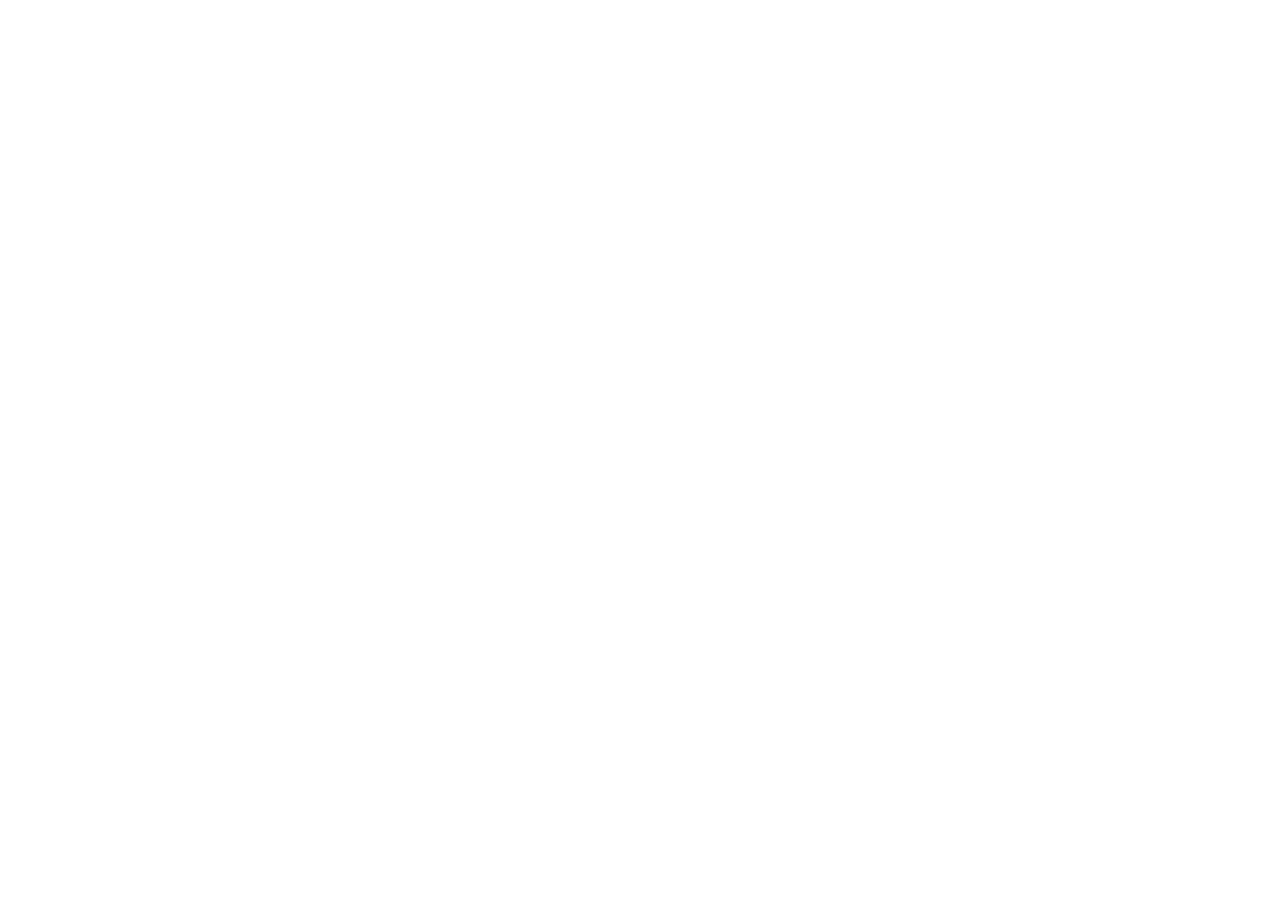
==== Tela Entrar/index.html @ cb9d2ced "inicio" ====
<!DOCTYPE html>
<html lang="pt-br">
<head>
    <meta charset="UTF-8">
    <meta name="viewport" content="width=device-width, initial-scale=1.0">
    <title>Entrar</title>
</head>
<body>
    
</body>
</html>
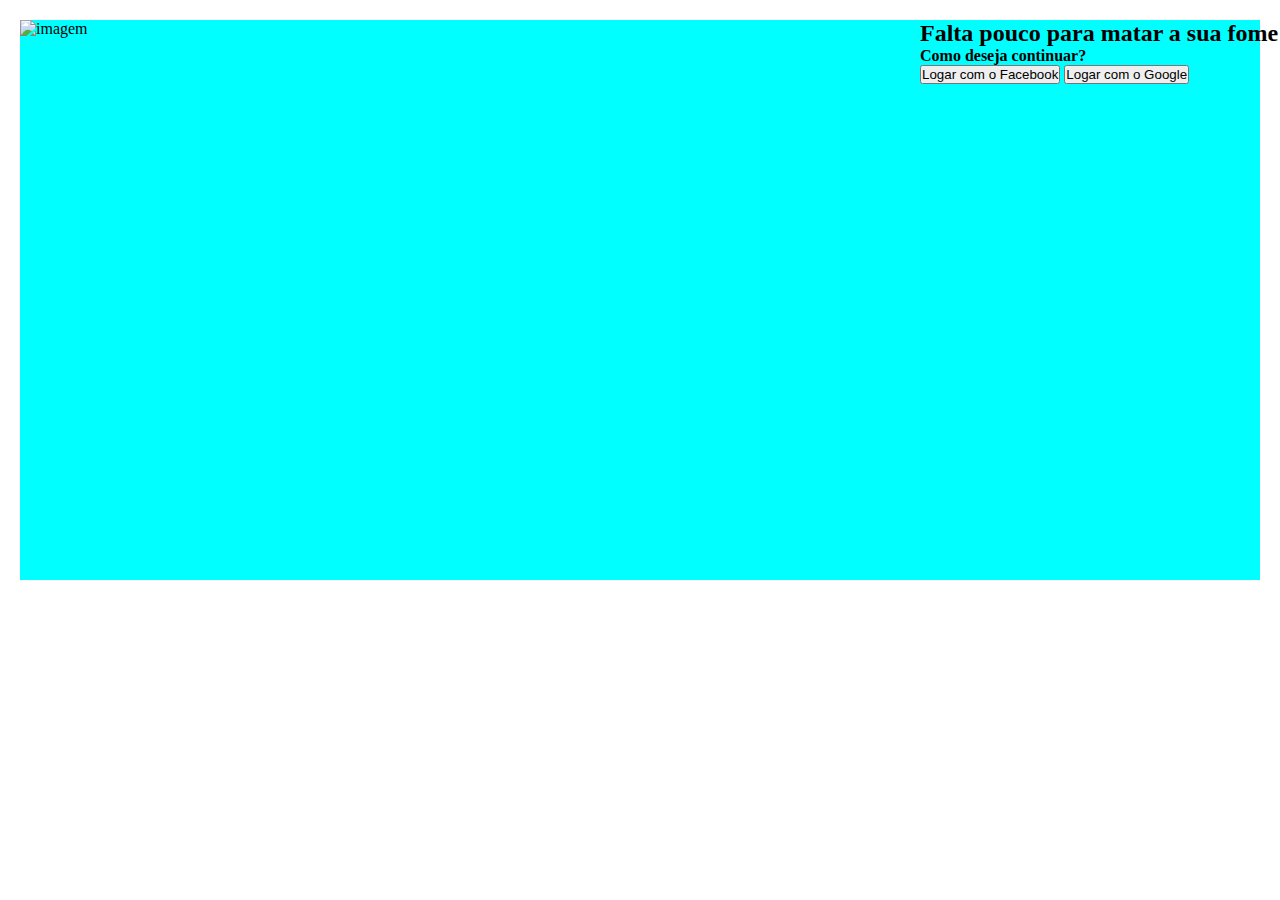
==== commit beb4daf1: "2 tentativa" ====
--- a/Tela Entrar/index.html
+++ b/Tela Entrar/index.html
@@ -3,9 +3,25 @@
 <head>
     <meta charset="UTF-8">
     <meta name="viewport" content="width=device-width, initial-scale=1.0">
-    <title>Entrar</title>
+    <title>Login ifoof</title>
+    <link rel="stylesheet" href="style.css">
+
 </head>
+
 <body>
-    
+    <div class="container">
+        <div class="imagem1">
+             <img src="imagem1.JPG" alt="imagem">
+        </div>
+
+            <div class="login">
+                <h2>Falta pouco para matar a sua fome</h2>
+                <h4>Como deseja continuar?</h4>
+                <button class="button facebook">Logar com o Facebook</button>
+                <button class="button google">Logar com o Google</button>
+            </div>
+    </div>        
+
 </body>
-</html>+</html>
+
--- a/Tela Entrar/style.css
+++ b/Tela Entrar/style.css
@@ -0,0 +1,14 @@
+* {
+    margin: 0;
+    padding: 0;
+    box-sizing: border-box;
+}
+    
+.container{
+display: grid;
+grid-template-columns: 900px 900px;
+margin: 20px;
+background-color: aqua;
+height: 560px;
+}
+
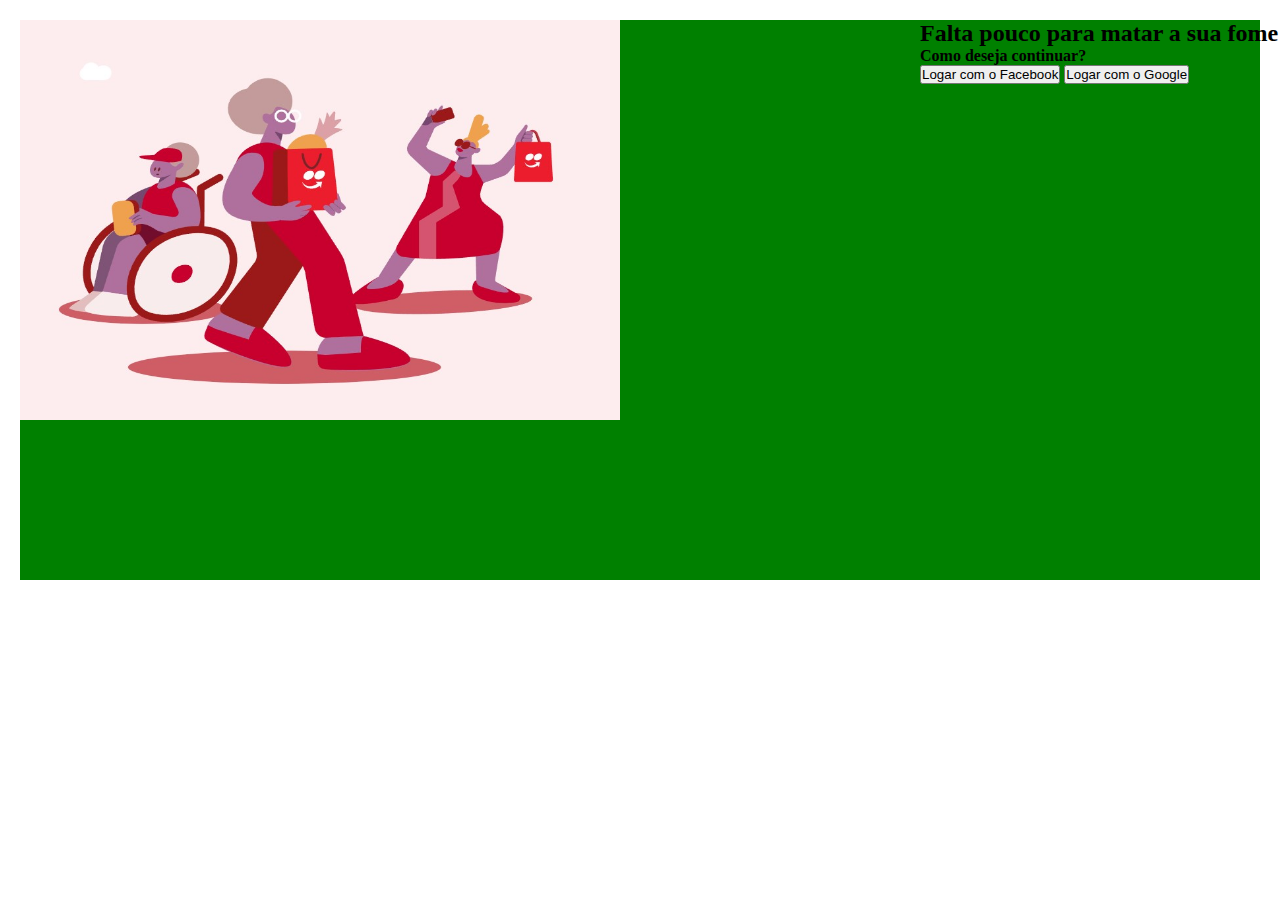
==== commit ec8eb07e: "continua a luta" ====
--- a/Tela Entrar/index.html
+++ b/Tela Entrar/index.html
@@ -5,13 +5,14 @@
     <meta name="viewport" content="width=device-width, initial-scale=1.0">
     <title>Login ifoof</title>
     <link rel="stylesheet" href="style.css">
+    
 
 </head>
 
 <body>
     <div class="container">
         <div class="imagem1">
-             <img src="imagem1.JPG" alt="imagem">
+             <img src="imagens/imagem1.jpg" width="600" height="400" alt="imagem">
         </div>
 
             <div class="login">
--- a/Tela Entrar/style.css
+++ b/Tela Entrar/style.css
@@ -8,7 +8,7 @@
 display: grid;
 grid-template-columns: 900px 900px;
 margin: 20px;
-background-color: aqua;
+background-color: green;    
 height: 560px;
 }
 
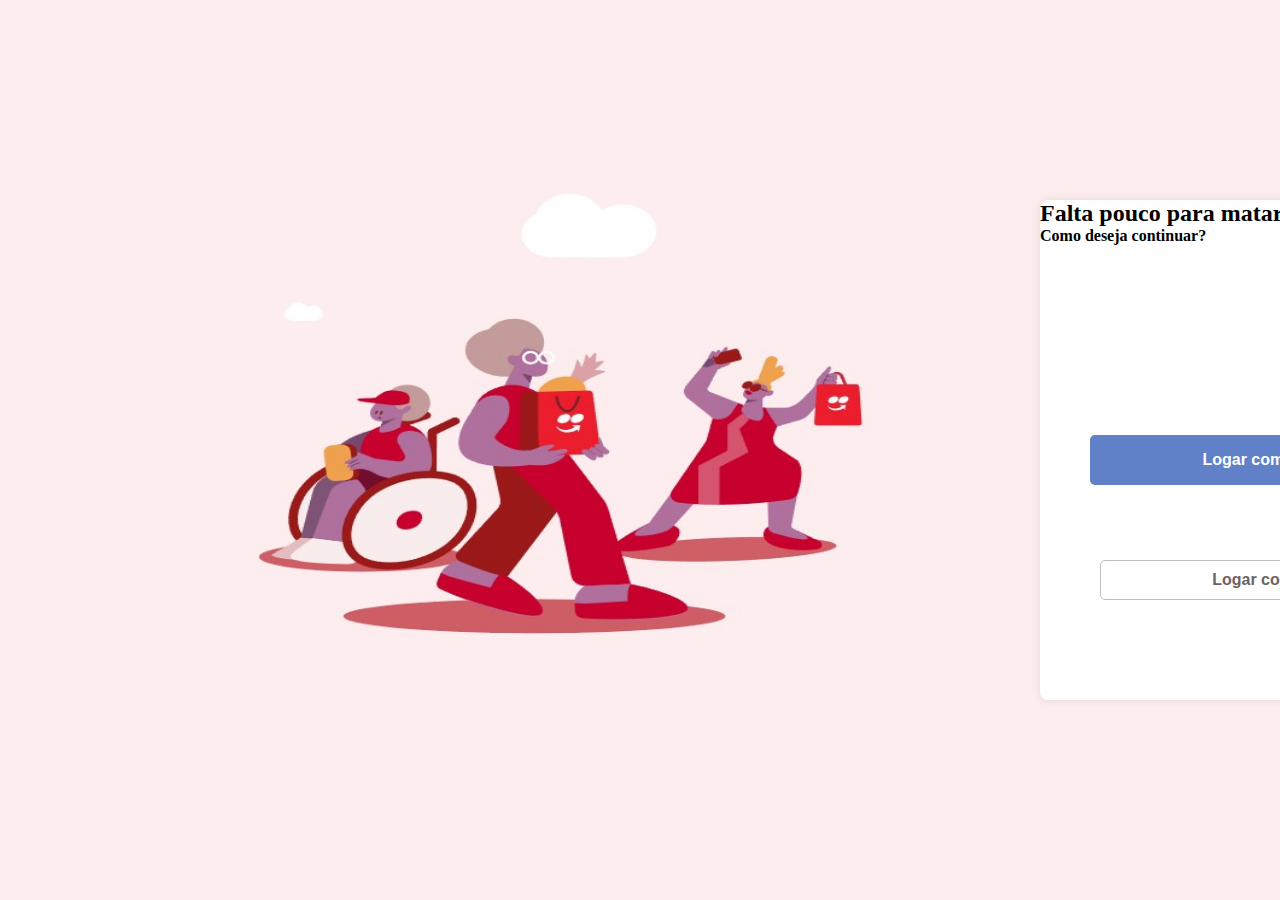
==== commit 78eeaaeb: "continua a saga" ====
--- a/Tela Entrar/index.html
+++ b/Tela Entrar/index.html
@@ -12,17 +12,15 @@
 <body>
     <div class="container">
         <div class="imagem1">
-             <img src="imagens/imagem1.jpg" width="600" height="400" alt="imagem">
+            <img src="imagens/imagem1.jpg" width="800" height="500" alt="imagem">
         </div>
-
             <div class="login">
                 <h2>Falta pouco para matar a sua fome</h2>
                 <h4>Como deseja continuar?</h4>
-                <button class="button facebook">Logar com o Facebook</button>
-                <button class="button google">Logar com o Google</button>
+            <button class="facebook">Logar com o Facebook</button>
+            <button class="google">Logar com o Google</button>
             </div>
-    </div>        
-
+    </div>
 </body>
 </html>
 
--- a/Tela Entrar/style.css
+++ b/Tela Entrar/style.css
@@ -3,12 +3,68 @@
     padding: 0;
     box-sizing: border-box;
 }
-    
-.container{
-display: grid;
-grid-template-columns: 900px 900px;
-margin: 20px;
-background-color: green;    
-height: 560px;
+body{
+    background-color: #FDEDEE;
 }
 
+       
+    
+
+.container{
+    position: relative;
+ 
+}
+.imagem1{
+    position:absolute;
+    margin-left: 200px;
+    margin-top: 150px;
+}
+.login {
+    width: 500px;
+    height: 500px;
+    position: absolute;
+    margin-top: 200px;
+    background-color: #fff;
+    border-radius: 8px;
+    box-shadow: 0 0 10px rgba(0, 0, 0, 0.1);
+    margin-left: 65em;
+}
+
+
+.facebook {
+    position:absolute;
+    background-color: #6081C7;
+    margin-left: 50px; 
+    margin-top: 190px;   
+    width: 400px;
+    height: 50px;
+    font-family: sans-serif;
+    font-size: 16px;
+    font-weight: bold;
+    color: #fff;    
+    border: #6081C7 ;
+    border-radius: 5px;
+    border-width: 0.5px;
+    cursor: pointer;
+}
+
+.google {
+    position:absolute;
+    background-color:white;
+    margin-left: auto;
+    margin-right: auto;
+    left: 0;
+    right: 0;
+    bottom: 100px;   
+    width: 380px;
+    height: 40px;
+    font-family: sans-serif;
+    font-size: 16px;
+    font-weight: bold;
+    color: rgb(107, 99, 99);    
+    border: 1px solid #BDBDBD;
+    border-radius: 5px;
+    
+    cursor: pointer;
+    
+}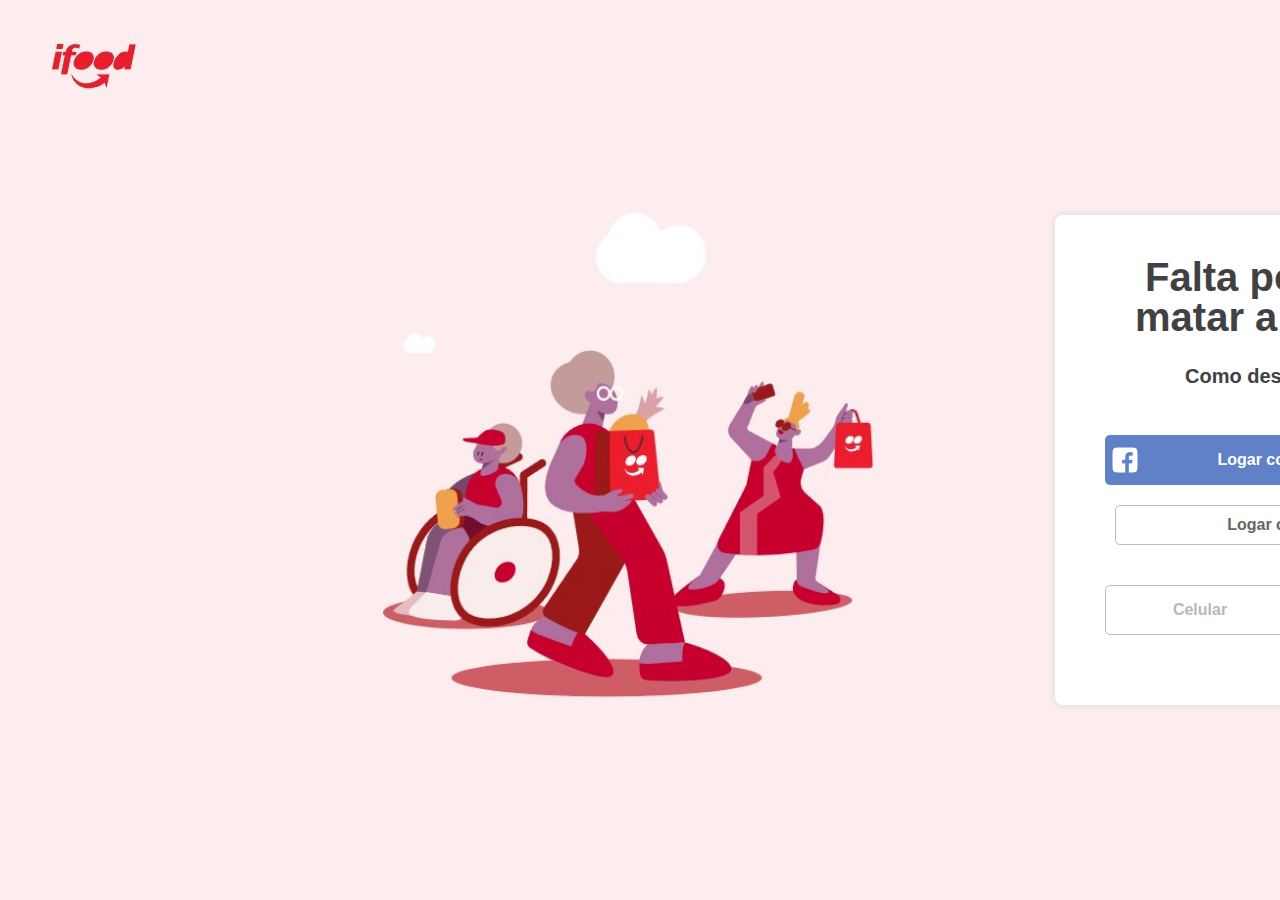
==== commit dc750dd2: "24 03 2024 20:33" ====
--- a/Tela Entrar/index.html
+++ b/Tela Entrar/index.html
@@ -10,15 +10,22 @@
 </head>
 
 <body>
+    
     <div class="container">
+        <div class= "logo">
+            <img src="imagens/logo.jpg" alt="logo">
+        </div>
         <div class="imagem1">
-            <img src="imagens/imagem1.jpg" width="800" height="500" alt="imagem">
+            <img src="imagens/imagem1.jpg" width="650" height="550" alt="imagem">
         </div>
             <div class="login">
-                <h2>Falta pouco para matar a sua fome</h2>
+                <h1>Falta pouco para</h1>
+                <h2>matar a sua fome !</h2>
                 <h4>Como deseja continuar?</h4>
             <button class="facebook">Logar com o Facebook</button>
             <button class="google">Logar com o Google</button>
+            <button class="celular">Celular</button>
+            <button class="email">E-mail</button>
             </div>
     </div>
 </body>
--- a/Tela Entrar/style.css
+++ b/Tela Entrar/style.css
@@ -12,16 +12,19 @@
 
 .container{
     position: relative;
+    padding: 15px;
  
 }
+
+
 .imagem1{
     position:absolute;
-    margin-left: 200px;
+    margin-left: 320px;
     margin-top: 150px;
 }
 .login {
     width: 500px;
-    height: 500px;
+    height: 490px;
     position: absolute;
     margin-top: 200px;
     background-color: #fff;
@@ -30,12 +33,40 @@
     margin-left: 65em;
 }
 
+h1{
+    position: absolute;
+    margin-top: 40px;
+    font-family:Arial, Helvetica, sans-serif;
+    font-size: 40px;
+    margin-left: 90px;
+    color: #414143;
+  
+
+}
+
+h2{
+    position: absolute;
+    margin-top: 80px;
+    font-family:Arial, Helvetica, sans-serif;
+    font-size: 40px;
+    margin-left: 80px;
+    color: #414143;
+}
+h4{
+    position: absolute;
+    margin-top: 150px;
+    font-family:Arial, Helvetica, sans-serif;
+    font-size: 20px;
+    margin-left: 130px;
+    color: #414143;
+}
+
 
 .facebook {
     position:absolute;
     background-color: #6081C7;
     margin-left: 50px; 
-    margin-top: 190px;   
+    margin-top: 220px;   
     width: 400px;
     height: 50px;
     font-family: sans-serif;
@@ -46,6 +77,10 @@
     border-radius: 5px;
     border-width: 0.5px;
     cursor: pointer;
+    background-image: url('imagens/iface.png');
+    background-repeat: no-repeat;
+    background-position: left;
+
 }
 
 .google {
@@ -55,7 +90,7 @@
     margin-right: auto;
     left: 0;
     right: 0;
-    bottom: 100px;   
+    bottom: 160px;   
     width: 380px;
     height: 40px;
     font-family: sans-serif;
@@ -63,8 +98,53 @@
     font-weight: bold;
     color: rgb(107, 99, 99);    
     border: 1px solid #BDBDBD;
+    border-radius: 5px;    
+    cursor: pointer;
+    background-image: url('imagens/igoogle.png');
+    background-repeat: no-repeat;
+    background-position: center right 10px;
+    
+    
+}
+
+.celular {
+    position:absolute;
+    background-color:white;
+    margin-left: 50px;
+    bottom: 70px;   
+    width: 190px;
+    height: 50px;
+    font-family: sans-serif;
+    font-size: 16px;
+    font-weight: bold;
+    color: rgb(189, 183, 183);    
+    border: 1px solid #BDBDBD;
     border-radius: 5px;
-    
     cursor: pointer;
-    
-}+}
+
+.email {
+  
+    position:absolute;
+    background-color:white;
+    margin-left: 260px;
+    bottom: 70px;   
+    width: 190px;
+    height: 50px;
+    font-family: sans-serif;
+    font-size: 16px;
+    font-weight: bold;
+    color: rgb(189, 183, 183);    
+    border: 1px solid #BDBDBD;
+    border-radius: 5px;
+    cursor: pointer;
+}
+
+.logo{
+    position: absolute;
+    padding: 20px;
+}
+
+h1{
+    position: absolute;
+}
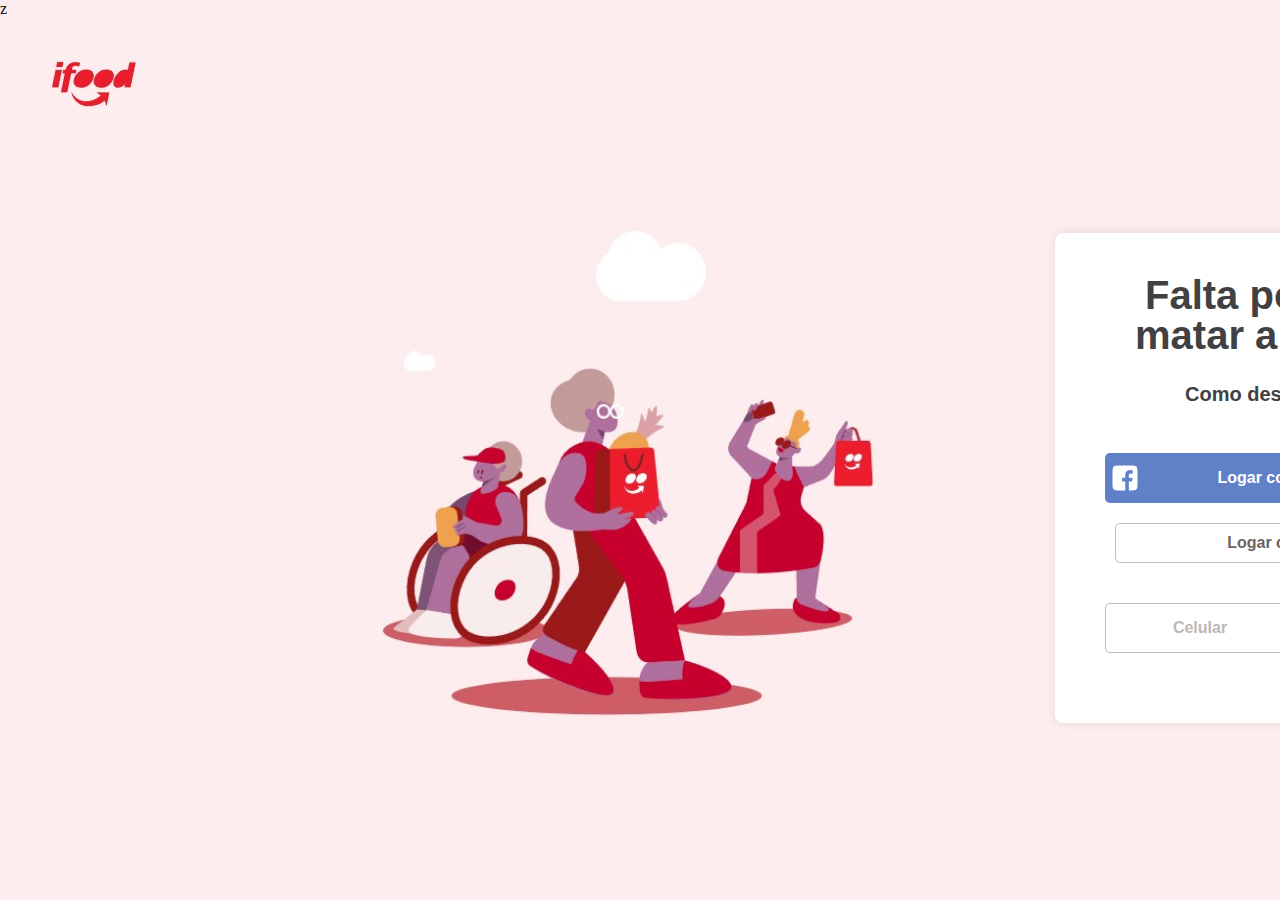
==== commit 829ffe76: "1949" ====
--- a/Tela Entrar/index.html
+++ b/Tela Entrar/index.html
@@ -10,7 +10,7 @@
 </head>
 
 <body>
-    
+    z  
     <div class="container">
         <div class= "logo">
             <img src="imagens/logo.jpg" alt="logo">
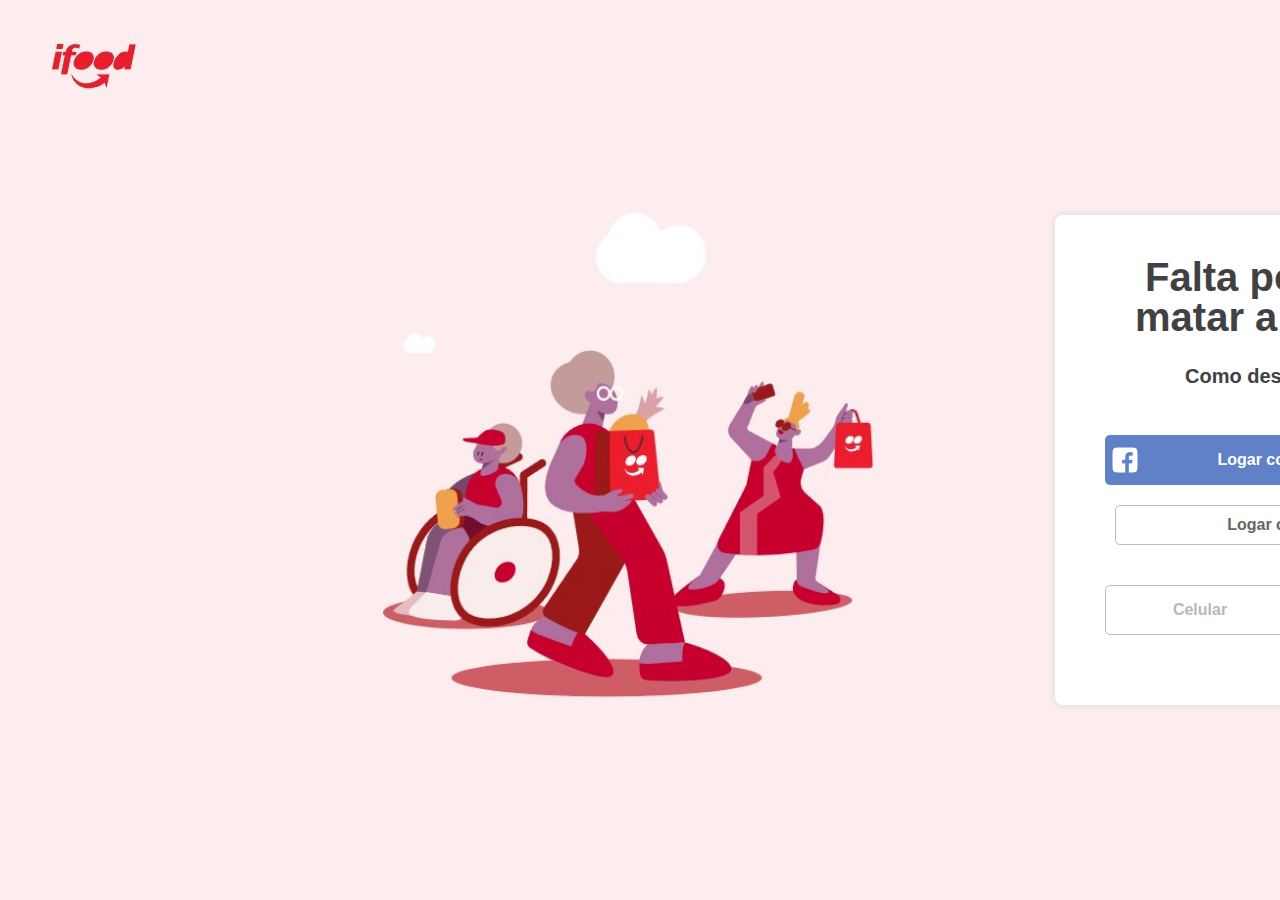
==== commit 770d2be7: "06042024" ====
--- a/Tela Entrar/index.html
+++ b/Tela Entrar/index.html
@@ -10,7 +10,7 @@
 </head>
 
 <body>
-    z  
+    
     <div class="container">
         <div class= "logo">
             <img src="imagens/logo.jpg" alt="logo">
